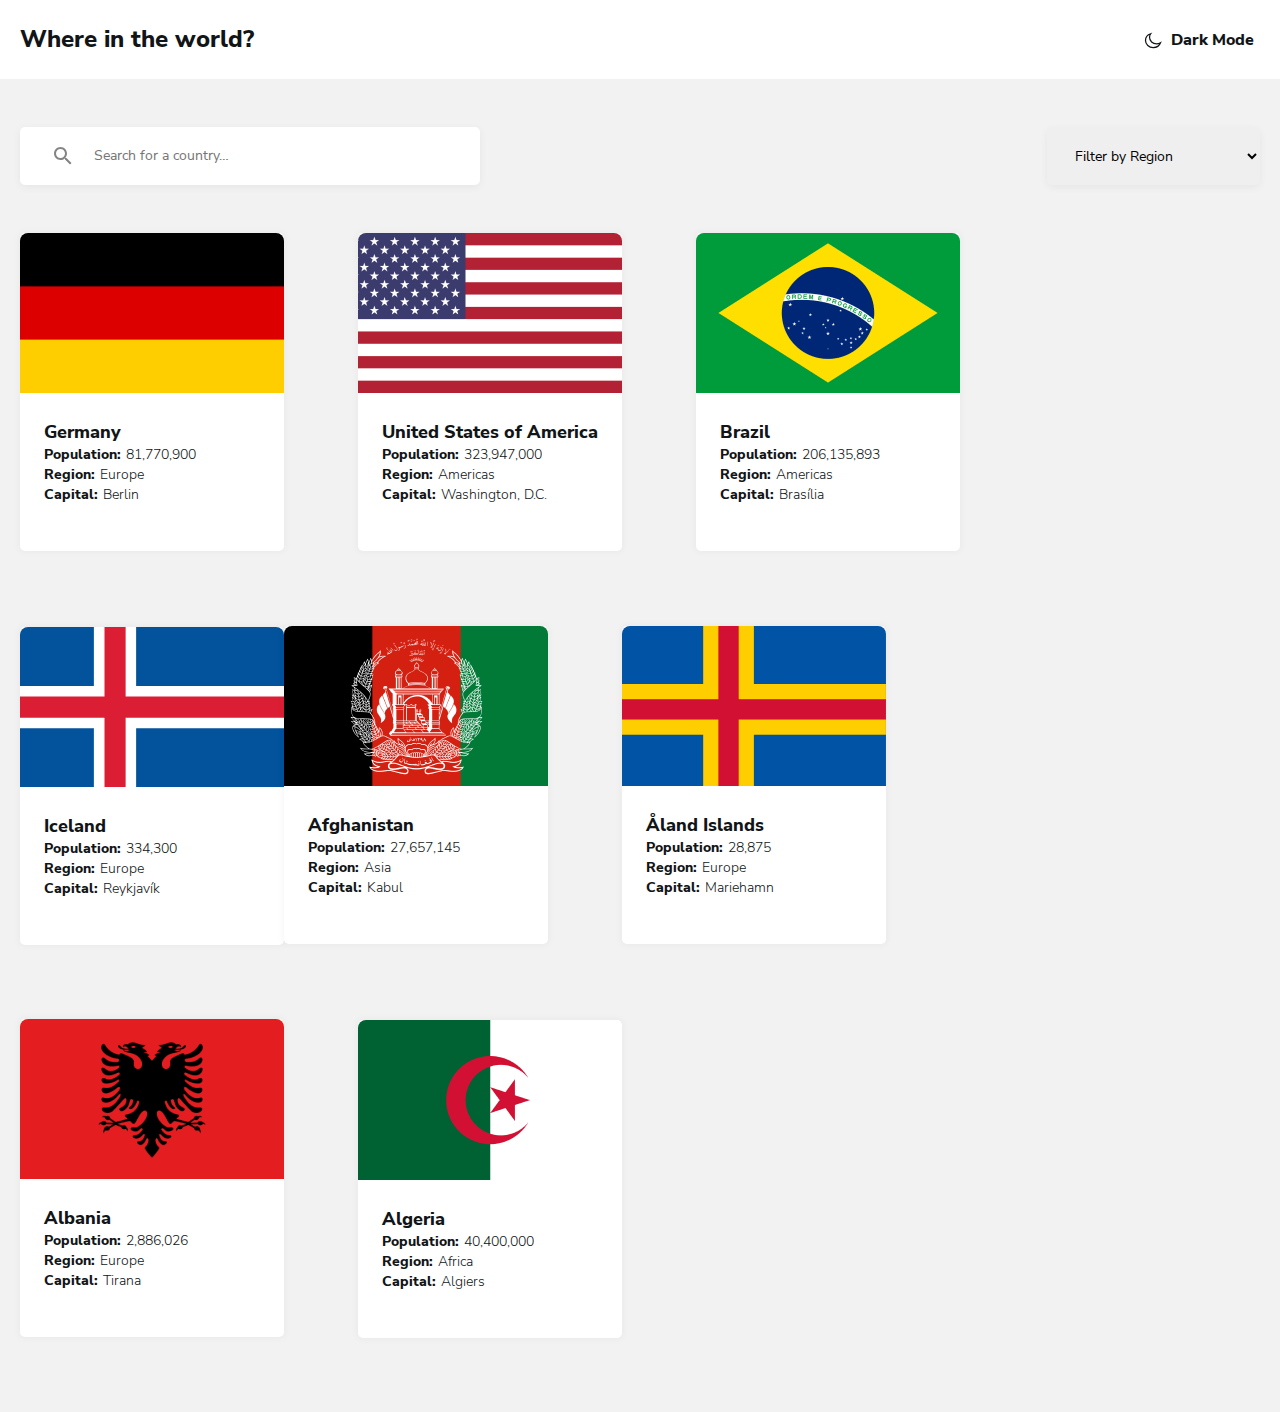
==== index.html @ 9259d02b "intial-commit" ====
<!DOCTYPE html>
<html lang="en">
<head>
    <meta charset="UTF-8">
    <meta http-equiv="X-UA-Compatible" content="IE=edge">
    <meta name="viewport" content="width=device-width, initial-scale=1.0">
    <title>Contries</title>
    <!-- STYLES -->
    <link rel="stylesheet" href="css/normalize.css">
    <link rel="stylesheet" href="css/styles.css">
</head>
<body>
    <!-- SITE-HEDAER -->
    <header class="site-header">
        <div class="site-header-container container">
            <h1 class="header-heading">Where in the world?</h1>
            <button class="button-dark-mode" type="button">
                <img class="icon-dark-mode" src="img/dark-mode-icon.svg" alt="icon" width="20" height="20">
                <a class="dark-mode" href="#">Dark Mode</a>
            </button>
        </div>
    </header>
    
    <!-- <MAIN-CONTENT> -->
        <main class="main-content">
            <div class="container">
                <form action="https://echo.htmlacademy.ru" method="post">
                    <div class="main-select-wrapper">
                        <input class="input" type="text" name="Search" placeholder="Search for a country…" required>
                        <select class="main-select" name="" id="">
                            <option value="">Filter by Region</option>
                            <option value="">Africa</option>
                            <option value="">America</option>
                            <option value="">Asia</option>
                            <option value="">Europe</option>
                            <option value="">Oceania</option>
                        </select>
                    </div>
                </form>
                
                <!-- <MAIN-SECTION> -->
                    <section class="main-section">
                        <div class="main-info-wrapper">
                            <ul class="main-list">
                                <li class="main-lists">
                                    <img class="main-section-img" src="img/fgermany.png" alt="flag" width="264" height="160" srcset="img/fgermany.png 1x, img/fgermany@2x.png 2x">
                                    <div class="main-lists-wrapper">
                                        <a href="contact.html" class="main-list-link">Germany</a>
                                        <dl>
                                            <div class="population">
                                                <dt class="population-title">Population:</dt>
                                                <dd class="population-text">81,770,900</dd>
                                            </div>
                                            <div class="population">
                                                <dt class="population-title">Region:</dt>
                                                <dd class="population-text">Europe</dd>
                                            </div>
                                            <div class="population">
                                                <dt class="population-title">Capital:</dt>
                                                <dd class="population-text">Berlin</dd>
                                            </div>
                                        </div>
                                    </dl>
                                </li>
                                <li class="main-lists">
                                    <img class="main-section-img" src="img/usa.png" alt="flag" width="264" height="160" srcset="img/usa.png 1x, img/usa@2x.png 2x">
                                    <div class="main-lists-wrapper">
                                        <a href="https://en.wikipedia.org/wiki/United_States" class="main-list-link">United States of America</a>
                                        <dl>
                                            <div class="population">
                                                <dt class="population-title">Population:</dt>
                                                <dd class="population-text">323,947,000</dd>
                                            </div>
                                            <div class="population">
                                                <dt class="population-title">Region:</dt>
                                                <dd class="population-text">Americas</dd>
                                            </div>
                                            <div class="population">
                                                <dt class="population-title">Capital:</dt>
                                                <dd class="population-text">Washington, D.C.</dd>
                                            </div>
                                        </div>
                                    </dl>
                                </li>
                                <li class="main-lists">
                                    <img class="main-section-img" src="img/braziliya.png" alt="flag" width="264" height="160" srcset="img/braziliya.png 1x, img/braziliya@2x.png 2x">
                                    <div class="main-lists-wrapper">
                                        <a href="https://ru.wikipedia.org/wiki/%D0%91%D1%80%D0%B0%D0%B7%D0%B8%D0%BB%D0%B8%D1%8F" class="main-list-link">Brazil</a>
                                        <dl>
                                            <div class="population">
                                                <dt class="population-title">Population:</dt>
                                                <dd class="population-text">206,135,893</dd>
                                            </div>
                                            <div class="population">
                                                <dt class="population-title">Region:</dt>
                                                <dd class="population-text">Americas</dd>
                                            </div>
                                            <div class="population">
                                                <dt class="population-title">Capital:</dt>
                                                <dd class="population-text">Brasília</dd>
                                            </div>
                                        </div>
                                    </dl>
                                </li>
                                <li class="main-lists">
                                    <img class="main-section-img" src="img/island.png" alt="flag" width="264" height="160" srcset="img/island.png 1x, img/island@2x.png 2x">
                                    <div class="main-lists-wrapper">
                                        <a href="https://ru.wikipedia.org/wiki/%D0%98%D1%81%D0%BB%D0%B0%D0%BD%D0%B4%D0%B8%D1%8F" class="main-list-link">Iceland</a>
                                        <dl>
                                            <div class="population">
                                                <dt class="population-title">Population:</dt>
                                                <dd class="population-text">334,300</dd>
                                            </div>
                                            <div class="population">
                                                <dt class="population-title">Region:</dt>
                                                <dd class="population-text">Europe</dd>
                                            </div>
                                            <div class="population">
                                                <dt class="population-title">Capital:</dt>
                                                <dd class="population-text">Reykjavík</dd>
                                            </div>
                                        </div>
                                    </dl>
                                </li>
                                <li class="main-lists">
                                    <img class="main-section-img" src="img/afganistan.png" alt="flag" width="264" height="160" srcset="img/afganistan.png 1x, img/afganistan@2x.png 2x">
                                    <div class="main-lists-wrapper">
                                        <a href="https://en.wikipedia.org/wiki/Afghanistan" class="main-list-link">Afghanistan</a>
                                        <dl>
                                            <div class="population">
                                                <dt class="population-title">Population:</dt>
                                                <dd class="population-text">27,657,145</dd>
                                            </div>
                                            <div class="population">
                                                <dt class="population-title">Region:</dt>
                                                <dd class="population-text">Asia</dd>
                                            </div>
                                            <div class="population">
                                                <dt class="population-title">Capital:</dt>
                                                <dd class="population-text">Kabul</dd>
                                            </div>
                                        </div>
                                    </dl>
                                </li>
                                <li class="main-lists">
                                    <img class="main-section-img" src="img/islandiya.png" alt="flag" width="264" height="160" srcset="img/islandiya.png 1x, img/islandiya@2x.png 2x">
                                    <div class="main-lists-wrapper">
                                        <a href="https://en.wikipedia.org/wiki/%C3%85land" class="main-list-link">Åland Islands</a>
                                        <dl>
                                            <div class="population">
                                                <dt class="population-title">Population:</dt>
                                                <dd class="population-text">28,875</dd>
                                            </div>
                                            <div class="population">
                                                <dt class="population-title">Region:</dt>
                                                <dd class="population-text">Europe</dd>
                                            </div>
                                            <div class="population">
                                                <dt class="population-title">Capital:</dt>
                                                <dd class="population-text">Mariehamn</dd>
                                            </div>
                                        </div>
                                    </dl>
                                </li>
                                <li class="main-lists">
                                    <img class="main-section-img" src="img/albaniya.png" alt="flag" width="264" height="160" srcset="img/albaniya.png 1x, img/albaniya@2x.png 2x">
                                    <div class="main-lists-wrapper">
                                        <a href="https://ru.wikipedia.org/wiki/%D0%90%D0%BB%D0%B1%D0%B0%D0%BD%D0%B8%D1%8F" class="main-list-link">Albania</a>
                                        <dl>
                                            <div class="population">
                                                <dt class="population-title">Population:</dt>
                                                <dd class="population-text">2,886,026</dd>
                                            </div>
                                            <div class="population">
                                                <dt class="population-title">Region:</dt>
                                                <dd class="population-text">Europe</dd>
                                            </div>
                                            <div class="population">
                                                <dt class="population-title">Capital:</dt>
                                                <dd class="population-text">Tirana</dd>
                                            </div>
                                        </div>
                                    </dl>
                                </li>
                                <li class="main-lists">
                                    <img class="main-section-img" src="img/algeria.png" alt="flag" width="264" height="160" srcset="img/algeria.png 1x, img/algeria@2x.png 2x">
                                    <div class="main-lists-wrapper">
                                        <a href="https://en.wikipedia.org/wiki/Algeria" class="main-list-link">Algeria</a>
                                        <dl>
                                            <div class="population">
                                                <dt class="population-title">Population:</dt>
                                                <dd class="population-text">40,400,000</dd>
                                            </div>
                                            <div class="population">
                                                <dt class="population-title">Region:</dt>
                                                <dd class="population-text">Africa</dd>
                                            </div>
                                            <div class="population">
                                                <dt class="population-title">Capital:</dt>
                                                <dd class="population-text">Algiers</dd>
                                            </div>
                                        </div>
                                    </dl>
                                </li>
                            </ul>
                        </div>
                    </section>
                </div>
            </main>
            
        </body>
        </html>
---- css/styles.css ----
/* CUSTOM-PROPY */
:root {
    --color-heading-text:#111517;
    --color:#fff;
    --font:"Nunito Sans", "Arial", sans-serif;
    --global-color:#F2F2F2;
}

/* FONTS */
@font-face {
    font-family: 'Nunito Sans';
    font-style: normal;
    font-weight: 400;
    src: local(''),
    url('../fonts/nunito-sans-v11-latin-regular.woff2') format('woff2'),
    url('../fonts/nunito-sans-v11-latin-regular.woff') format('woff');
    font-display: swap;
}

@font-face {
    font-family: 'Nunito Sans';
    font-style: normal;
    font-weight: 300;
    src: local(''),
    url('../fonts/nunito-sans-v11-latin-300.woff2') format('woff2'),
    url('../fonts/nunito-sans-v11-latin-300.woff') format('woff'); 
    font-display: swap;
}

@font-face {
    font-family: 'Nunito Sans';
    font-style: italic;
    font-weight: 600;
    src: local(''),
    url('../fonts/nunito-sans-v11-latin-600italic.woff2') format('woff2'),
    url('../fonts/nunito-sans-v11-latin-600italic.woff') format('woff');
    font-display: swap;
}

@font-face {
    font-family: 'Nunito Sans';
    font-style: normal;
    font-weight: 800;
    src: local(''),
    url('../fonts/nunito-sans-v11-latin-800.woff2') format('woff2'),
    url('../fonts/nunito-sans-v11-latin-800.woff') format('woff');
    font-display: swap;
}

/* GLOBAL-STYLE */
* {
    box-sizing: border-box;
}

html {
    
    height: 100%;
    scroll-behavior: smooth;
}

*,
*::before
*::after {
    box-sizing: inherit;
}

body {
    display: flex;
    flex-direction: column;
    height: 100%;
    padding: 0;
    margin: 0;
    font-weight: 400;
    font-size: 14px;
    line-height: 20px;
    color: var(--color-heading-text);
    font-family: var(--font);
}

*:focus {                          
    outline-offset: 2px;
    outline-width: 2px;
    outline-style: dashed;
}

img {
    max-width: 100%;
    height: auto;
}

.container {
    width: 100%;
    max-width: 1320px;
    padding-left: 20px;
    padding-right: 20px;
    margin-left: auto;
    margin-right: auto;
}

/* SITE-HEADER */
.site-header {
    padding-top: 23px;
    padding-bottom: 23px;
}

.site-header-container {
    display: flex;
    align-items: center;
    justify-content: space-between;
    padding-left: 20px;
    padding-right: 20px;
}

.header-heading {
    font-weight: 800;
    font-size: 24px;
    line-height: 33px;
    margin: 0;
    margin-right: 20px;
}

.button-dark-mode {
    display: flex;
    align-items: center;
    justify-content: center;
    border: none;
    background-color: var(--color);
}

.icon-dark-mode {
    width: 20px;
    height: 20px;
    object-fit: cover;
    margin-right: 8px;
}

.dark-mode {
    font-weight: 600;
    font-size: 16px;
    line-height: 22px;
    text-decoration: none;
    color: var(--color-heading-text);
}

.input {
    border: none;
    font-size: 14px;
    font-weight: 400;
    margin-right: 25px;
    color: #848484;
    line-height: 20px;
    border-radius: 5px;
    background-repeat: no-repeat;
    background-position: 34px center;
    padding: 19px 207px 19px 74px;
    background-image: url("../img/search.svg");
    box-shadow: 0px 2px 9px rgba(0, 0, 0, 0.0532439);
}

/* MAIN-CONTENT */
.main-content {
    flex-grow: 1;
    background-color: var(--global-color);
}

.main-select-wrapper {
    display: flex;
    align-items: center;
    justify-content: space-between;
    padding-bottom: 24px;
    padding-top: 48px;
}

.main-select {
    border-radius: 5px;
    padding: 18px 71px 18px 24px ;
    box-shadow: 0px 2px 9px rgba(0, 0, 0, 0.0532439);
    border: none;
}

/* MAIN-SECTION */
.main-info-wrapper {
    display: flex;
    margin: 0;
    padding: 0;
    padding-top: 24px;
} 

.main-list {
    display: flex;
    align-items: center;
    flex-wrap: wrap;
    list-style: none;
    padding: 0;
    margin: 0;
}

.main-lists {
    background-color: var(--color);
    margin-right: 74px;
    margin-bottom: 75px;
    box-shadow: 0px 0px 7px 2px rgba(0, 0, 0, 0.0294384);
    border-radius: 5px;
}

.main-lists:nth-child(4n) {
    margin: 0;
    margin-bottom: 74px;
}

.main-section-img {
    width: 264px;
    height: 160px;
    border-radius: 8px 8px 0px 0px;
}

.main-lists-wrapper {
    padding: 20px 0px 46px 24px ;
}    

.main-list-link {
    display: inline-block;
    text-decoration: none;
    color: var(--color-heading-text);
    font-weight: 800;
    font-size: 18px;
    line-height: 26px;
    margin: 0;
}

/* POPULATION */
.population {
    display: flex;
    align-items: center;
}

.population-title {
    font-weight: 600;
    font-size: 14px;
    line-height: 16px;
    margin-right: 5px;
}

.population-text {
    font-weight: 300;
    margin: 0;
}


/* CONTACT-HTML */
.main-content-wrapper {
    margin-top: 80px;
}

.back-link-wrapper {
    margin-bottom: 80px;
}

.back-link {
    display: inline-flex;
    align-items: center;
    color: var(--color-heading-text);
    box-shadow: 0px 0px 7px rgba(0, 0, 0, 0.293139);
    border-radius: 6px;
    padding: 10px 39px;
    text-decoration: none;
    background-color: var(--color);
    max-width: 160px;
}

.back-link:hover {
    opacity: 0.8;
}

.back-link:active {
    opacity: 0.6;
}

.back-link-img {
    width: 20px;
    height: 20px;
    margin-right: 10px;
}

.back-link-text {
    font-weight: 300;
    font-size: 16px;
    line-height: 20px;
}

/* MAIN-CONTENT-INFO */
.main-contact-info-wrapper {
    display: flex;
    align-items: center;
}

.main-contact-img {
    width: 560px;
    height: 401px;
    object-fit: cover;
    margin-right: 120px;
    border-radius: 10px;
}
.mini-wrapper {
    display: flex;
    align-items: center;
}
.data-heading {
    font-weight: 800;
    font-size: 32px;
    line-height: 44px;
    margin: 0;
    margin-bottom: 23px;
}


.data-section-mini-heading {
    font-weight: 600;
    font-size: 16px;
    line-height: 32px;
    margin-right: 5px;
}

.data-section {
    margin: 0;
    margin-right: 141px;
    width: 250px;
}

.data-section-mini-text {
    margin: 0;
    font-weight: 300;
}
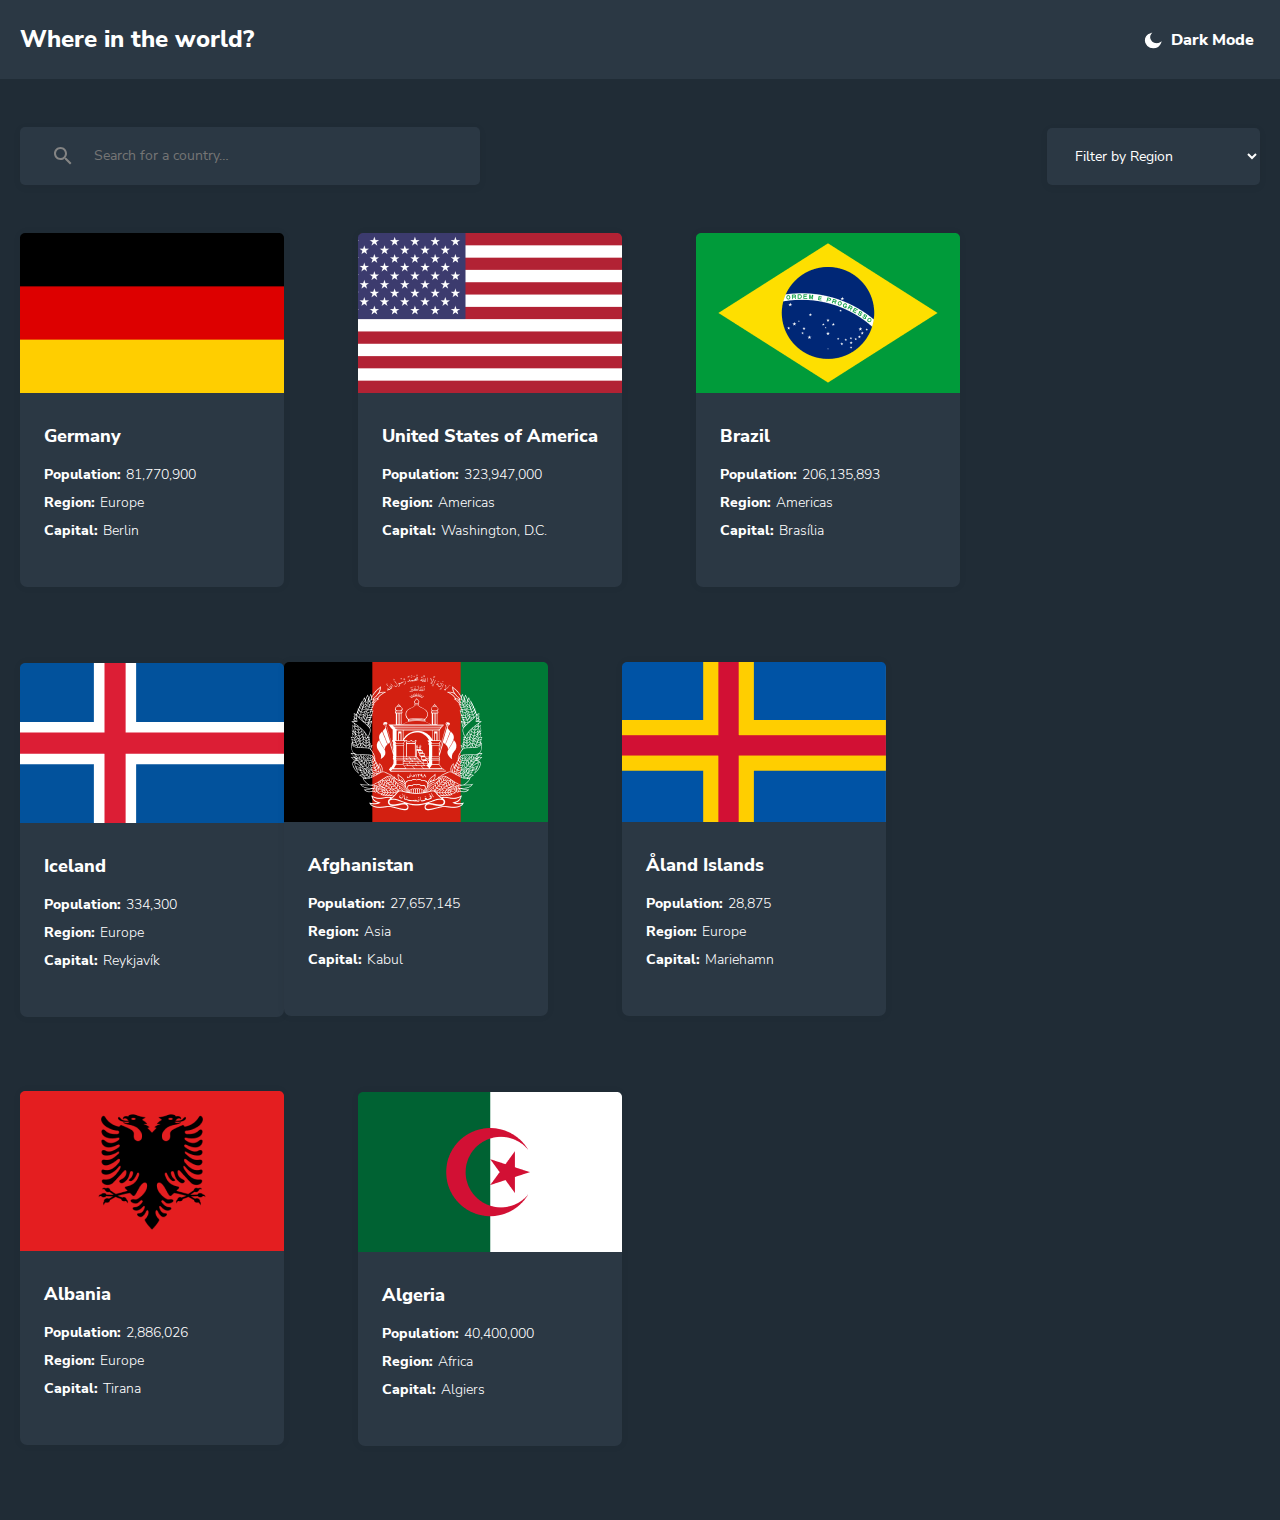
==== commit 5a83aea6: "add dark mode style" ====
--- a/index.html
+++ b/index.html
@@ -9,14 +9,16 @@
     <link rel="stylesheet" href="css/normalize.css">
     <link rel="stylesheet" href="css/styles.css">
 </head>
-<body>
+<body class="dark-mode">
     <!-- SITE-HEDAER -->
     <header class="site-header">
         <div class="site-header-container container">
-            <h1 class="header-heading">Where in the world?</h1>
-            <button class="button-dark-mode" type="button">
-                <img class="icon-dark-mode" src="img/dark-mode-icon.svg" alt="icon" width="20" height="20">
-                <a class="dark-mode" href="#">Dark Mode</a>
+            <a class="header-heading" href="#">Where in the world?</a>
+            <button class="button-dark-mode">
+                <span class="dark-mode-list">
+                    <svg class="icon-dark-mode" width="20" height="20" fill="none" xmlns="http://www.w3.org/2000/svg"><path fill-rule="evenodd" clip-rule="evenodd" d="M13.553 13.815c-3.884 0-7.034-2.887-7.034-6.447 0-1.343.448-2.586 1.212-3.618-3.04.945-5.231 3.581-5.231 6.688 0 3.9 3.45 7.062 7.704 7.062 3.389 0 6.266-2.007 7.296-4.796a7.458 7.458 0 0 1-3.947 1.111Z" fill="#fff" stroke="currentColor" stroke-width="1.25"/></svg>
+                    <span class="dark-mode-link" href="#">Dark Mode</span>
+                </span>
             </button>
         </div>
     </header>
@@ -27,13 +29,13 @@
                 <form action="https://echo.htmlacademy.ru" method="post">
                     <div class="main-select-wrapper">
                         <input class="input" type="text" name="Search" placeholder="Search for a country…" required>
-                        <select class="main-select" name="" id="">
-                            <option value="">Filter by Region</option>
-                            <option value="">Africa</option>
-                            <option value="">America</option>
-                            <option value="">Asia</option>
-                            <option value="">Europe</option>
-                            <option value="">Oceania</option>
+                        <select class="main-select" name="Region" id="">
+                            <option value disabled selected aria-invalid="false">Filter by Region</option>
+                            <option value="Region:">Africa</option>
+                            <option value="Region:">America</option>
+                            <option value="Region:">Asia</option>
+                            <option value="Region:">Europe</option>
+                            <option value="Region:">Oceania</option>
                         </select>
                     </div>
                 </form>
@@ -46,7 +48,7 @@
                                     <img class="main-section-img" src="img/fgermany.png" alt="flag" width="264" height="160" srcset="img/fgermany.png 1x, img/fgermany@2x.png 2x">
                                     <div class="main-lists-wrapper">
                                         <a href="contact.html" class="main-list-link">Germany</a>
-                                        <dl>
+                                        <dl class="main-dl">
                                             <div class="population">
                                                 <dt class="population-title">Population:</dt>
                                                 <dd class="population-text">81,770,900</dd>
@@ -66,7 +68,7 @@
                                     <img class="main-section-img" src="img/usa.png" alt="flag" width="264" height="160" srcset="img/usa.png 1x, img/usa@2x.png 2x">
                                     <div class="main-lists-wrapper">
                                         <a href="https://en.wikipedia.org/wiki/United_States" class="main-list-link">United States of America</a>
-                                        <dl>
+                                        <dl class="main-dl">
                                             <div class="population">
                                                 <dt class="population-title">Population:</dt>
                                                 <dd class="population-text">323,947,000</dd>
@@ -86,7 +88,7 @@
                                     <img class="main-section-img" src="img/braziliya.png" alt="flag" width="264" height="160" srcset="img/braziliya.png 1x, img/braziliya@2x.png 2x">
                                     <div class="main-lists-wrapper">
                                         <a href="https://ru.wikipedia.org/wiki/%D0%91%D1%80%D0%B0%D0%B7%D0%B8%D0%BB%D0%B8%D1%8F" class="main-list-link">Brazil</a>
-                                        <dl>
+                                        <dl class="main-dl">
                                             <div class="population">
                                                 <dt class="population-title">Population:</dt>
                                                 <dd class="population-text">206,135,893</dd>
@@ -106,7 +108,7 @@
                                     <img class="main-section-img" src="img/island.png" alt="flag" width="264" height="160" srcset="img/island.png 1x, img/island@2x.png 2x">
                                     <div class="main-lists-wrapper">
                                         <a href="https://ru.wikipedia.org/wiki/%D0%98%D1%81%D0%BB%D0%B0%D0%BD%D0%B4%D0%B8%D1%8F" class="main-list-link">Iceland</a>
-                                        <dl>
+                                        <dl class="main-dl">
                                             <div class="population">
                                                 <dt class="population-title">Population:</dt>
                                                 <dd class="population-text">334,300</dd>
@@ -126,7 +128,7 @@
                                     <img class="main-section-img" src="img/afganistan.png" alt="flag" width="264" height="160" srcset="img/afganistan.png 1x, img/afganistan@2x.png 2x">
                                     <div class="main-lists-wrapper">
                                         <a href="https://en.wikipedia.org/wiki/Afghanistan" class="main-list-link">Afghanistan</a>
-                                        <dl>
+                                        <dl class="main-dl">
                                             <div class="population">
                                                 <dt class="population-title">Population:</dt>
                                                 <dd class="population-text">27,657,145</dd>
@@ -146,7 +148,7 @@
                                     <img class="main-section-img" src="img/islandiya.png" alt="flag" width="264" height="160" srcset="img/islandiya.png 1x, img/islandiya@2x.png 2x">
                                     <div class="main-lists-wrapper">
                                         <a href="https://en.wikipedia.org/wiki/%C3%85land" class="main-list-link">Åland Islands</a>
-                                        <dl>
+                                        <dl class="main-dl">
                                             <div class="population">
                                                 <dt class="population-title">Population:</dt>
                                                 <dd class="population-text">28,875</dd>
@@ -166,7 +168,7 @@
                                     <img class="main-section-img" src="img/albaniya.png" alt="flag" width="264" height="160" srcset="img/albaniya.png 1x, img/albaniya@2x.png 2x">
                                     <div class="main-lists-wrapper">
                                         <a href="https://ru.wikipedia.org/wiki/%D0%90%D0%BB%D0%B1%D0%B0%D0%BD%D0%B8%D1%8F" class="main-list-link">Albania</a>
-                                        <dl>
+                                        <dl class="main-dl">
                                             <div class="population">
                                                 <dt class="population-title">Population:</dt>
                                                 <dd class="population-text">2,886,026</dd>
@@ -186,7 +188,7 @@
                                     <img class="main-section-img" src="img/algeria.png" alt="flag" width="264" height="160" srcset="img/algeria.png 1x, img/algeria@2x.png 2x">
                                     <div class="main-lists-wrapper">
                                         <a href="https://en.wikipedia.org/wiki/Algeria" class="main-list-link">Algeria</a>
-                                        <dl>
+                                        <dl class="main-dl">
                                             <div class="population">
                                                 <dt class="population-title">Population:</dt>
                                                 <dd class="population-text">40,400,000</dd>
@@ -208,5 +210,6 @@
                 </div>
             </main>
             
+            <script src="js/main.js"></script>
         </body>
         </html>--- a/css/styles.css
+++ b/css/styles.css
@@ -1,7 +1,7 @@
 /* CUSTOM-PROPY */
 :root {
-    --color-heading-text:#111517;
-    --color:#fff;
+    --color-heading-text:#fff;
+    --color:#111517;
     --font:"Nunito Sans", "Arial", sans-serif;
     --global-color:#F2F2F2;
 }
@@ -47,6 +47,7 @@
     font-display: swap;
 }
 
+
 /* GLOBAL-STYLE */
 * {
     box-sizing: border-box;
@@ -74,13 +75,18 @@
     font-size: 14px;
     line-height: 20px;
     color: var(--color-heading-text);
+    background-color: var(--color);
     font-family: var(--font);
 }
 
+.dark-mode {
+    --color-heading-text:#2b3844;
+    --color:#fff;
+    --global-color:#202c36;
+}
 *:focus {                          
-    outline-offset: 2px;
-    outline-width: 2px;
-    outline-style: dashed;
+    outline: 3px dashed var(--color);
+    outline-offset: 3px;
 }
 
 img {
@@ -97,10 +103,13 @@
     margin-right: auto;
 }
 
+
 /* SITE-HEADER */
 .site-header {
     padding-top: 23px;
     padding-bottom: 23px;
+    background-color: var(--color-heading-text);
+    box-shadow: 0px 2px 4px rgba(0, 0, 0, 0.0562443);
 }
 
 .site-header-container {
@@ -115,16 +124,21 @@
     font-weight: 800;
     font-size: 24px;
     line-height: 33px;
-    margin: 0;
     margin-right: 20px;
+    color: var(--color);
+    text-decoration: none;
 }
 
 .button-dark-mode {
-    display: flex;
-    align-items: center;
-    justify-content: center;
     border: none;
-    background-color: var(--color);
+    background-color: var(--color-heading-text);
+    color: var(--color);
+    cursor: pointer;
+}
+
+.dark-mode-list {
+    display: flex;
+    align-items: center;
 }
 
 .icon-dark-mode {
@@ -134,12 +148,11 @@
     margin-right: 8px;
 }
 
-.dark-mode {
+.dark-mode-link {
     font-weight: 600;
     font-size: 16px;
     line-height: 22px;
-    text-decoration: none;
-    color: var(--color-heading-text);
+    color: var(--color);
 }
 
 .input {
@@ -148,6 +161,7 @@
     font-weight: 400;
     margin-right: 25px;
     color: #848484;
+    background-color: var(--color-heading-text);
     line-height: 20px;
     border-radius: 5px;
     background-repeat: no-repeat;
@@ -176,6 +190,8 @@
     padding: 18px 71px 18px 24px ;
     box-shadow: 0px 2px 9px rgba(0, 0, 0, 0.0532439);
     border: none;
+    background-color: var(--color-heading-text);
+    color: var(--color);
 }
 
 /* MAIN-SECTION */
@@ -196,11 +212,13 @@
 }
 
 .main-lists {
-    background-color: var(--color);
+    background-color: var(--color-heading-text);
+    color: var(--color);
     margin-right: 74px;
     margin-bottom: 75px;
     box-shadow: 0px 0px 7px 2px rgba(0, 0, 0, 0.0294384);
-    border-radius: 5px;
+    border-radius: 7px;
+
 }
 
 .main-lists:nth-child(4n) {
@@ -211,27 +229,37 @@
 .main-section-img {
     width: 264px;
     height: 160px;
-    border-radius: 8px 8px 0px 0px;
 }
 
 .main-lists-wrapper {
-    padding: 20px 0px 46px 24px ;
+    padding: 24px 24px 46px 24px ;
 }    
 
 .main-list-link {
     display: inline-block;
     text-decoration: none;
-    color: var(--color-heading-text);
+    color: var(--color);
     font-weight: 800;
     font-size: 18px;
     line-height: 26px;
     margin: 0;
+    margin-bottom: 16px;
 }
 
 /* POPULATION */
+.main-dl {
+    margin: 0;
+}
+
 .population {
     display: flex;
     align-items: center;
+    white-space: nowrap;
+
+}
+
+.population:not(:last-child) {
+    margin-bottom: 8px;
 }
 
 .population-title {
@@ -250,6 +278,7 @@
 /* CONTACT-HTML */
 .main-content-wrapper {
     margin-top: 80px;
+    margin-bottom: 80px;
 }
 
 .back-link-wrapper {
@@ -259,12 +288,12 @@
 .back-link {
     display: inline-flex;
     align-items: center;
-    color: var(--color-heading-text);
+    color: var(--color);
     box-shadow: 0px 0px 7px rgba(0, 0, 0, 0.293139);
     border-radius: 6px;
     padding: 10px 39px;
     text-decoration: none;
-    background-color: var(--color);
+    background-color: var(--color-heading-text);
     max-width: 160px;
 }
 
@@ -280,6 +309,7 @@
     width: 20px;
     height: 20px;
     margin-right: 10px;
+    color: var(--color);
 }
 
 .back-link-text {
@@ -301,24 +331,28 @@
     margin-right: 120px;
     border-radius: 10px;
 }
+
 .mini-wrapper {
     display: flex;
     align-items: center;
-}
+    margin-bottom: 68px;
+}
+
 .data-heading {
     font-weight: 800;
     font-size: 32px;
     line-height: 44px;
     margin: 0;
     margin-bottom: 23px;
-}
-
+    color: var(--color);
+}
 
 .data-section-mini-heading {
     font-weight: 600;
     font-size: 16px;
     line-height: 32px;
     margin-right: 5px;
+    color: var(--color);
 }
 
 .data-section {
@@ -330,4 +364,37 @@
 .data-section-mini-text {
     margin: 0;
     font-weight: 300;
-}
+    color: var(--color);
+}
+
+
+/* MAIN-SECTION-LINK */
+.main-section-link {
+    display: flex;
+    align-items: center;
+}
+
+.main-section-title {
+    margin: 0;
+    margin-right: 15px;
+    font-weight: 800;
+    font-size: 32px;
+    line-height: 44px;
+    color: var(--color);
+}
+
+.main-section-btn {
+    padding: 5px 20px;
+    box-shadow: 0px 0px 4px 1px rgba(0, 0, 0, 0.104931);
+    border-radius: 2px;
+    background-color: var(--color-heading-text);
+    font-weight: 300;
+    font-size: 14px;
+    line-height: 19px;
+    text-decoration: none;
+    color: var(--color);
+}
+
+.main-section-btn:not(:last-child) {
+    margin-right: 10px;
+}